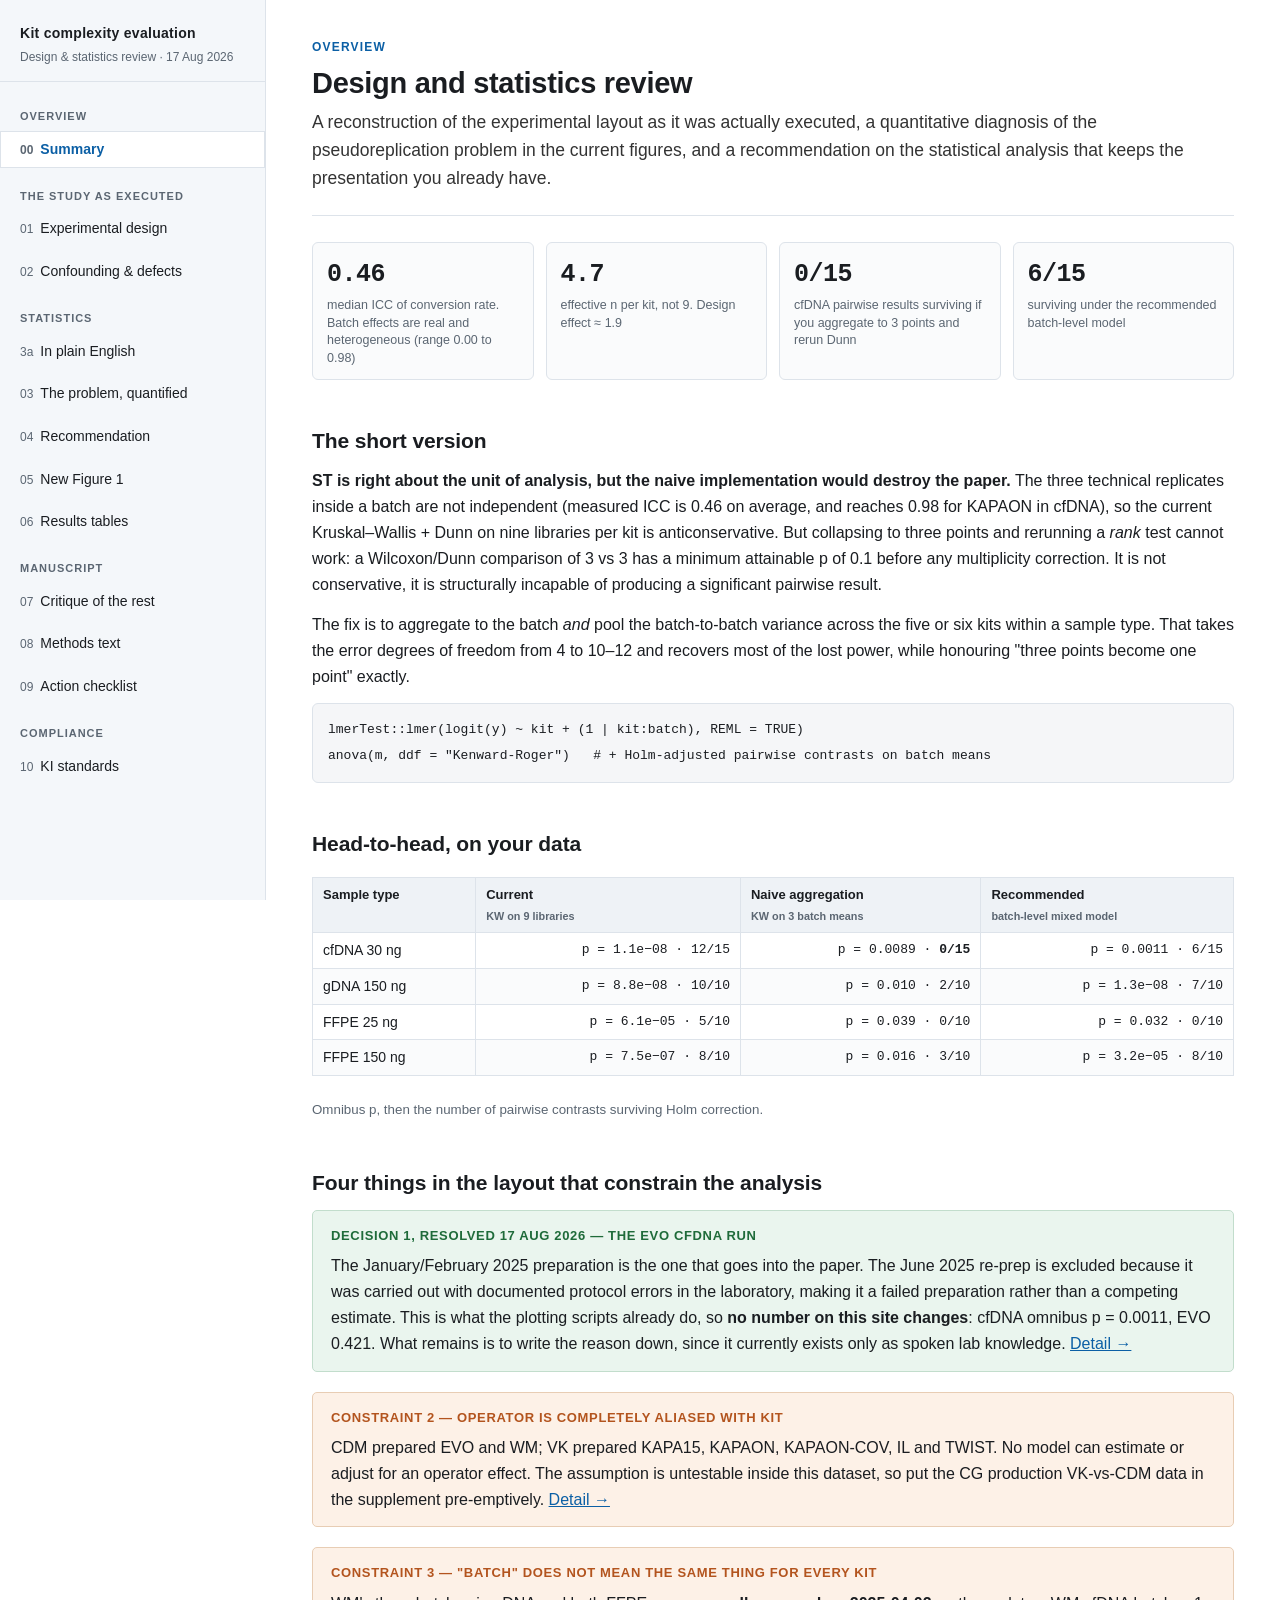
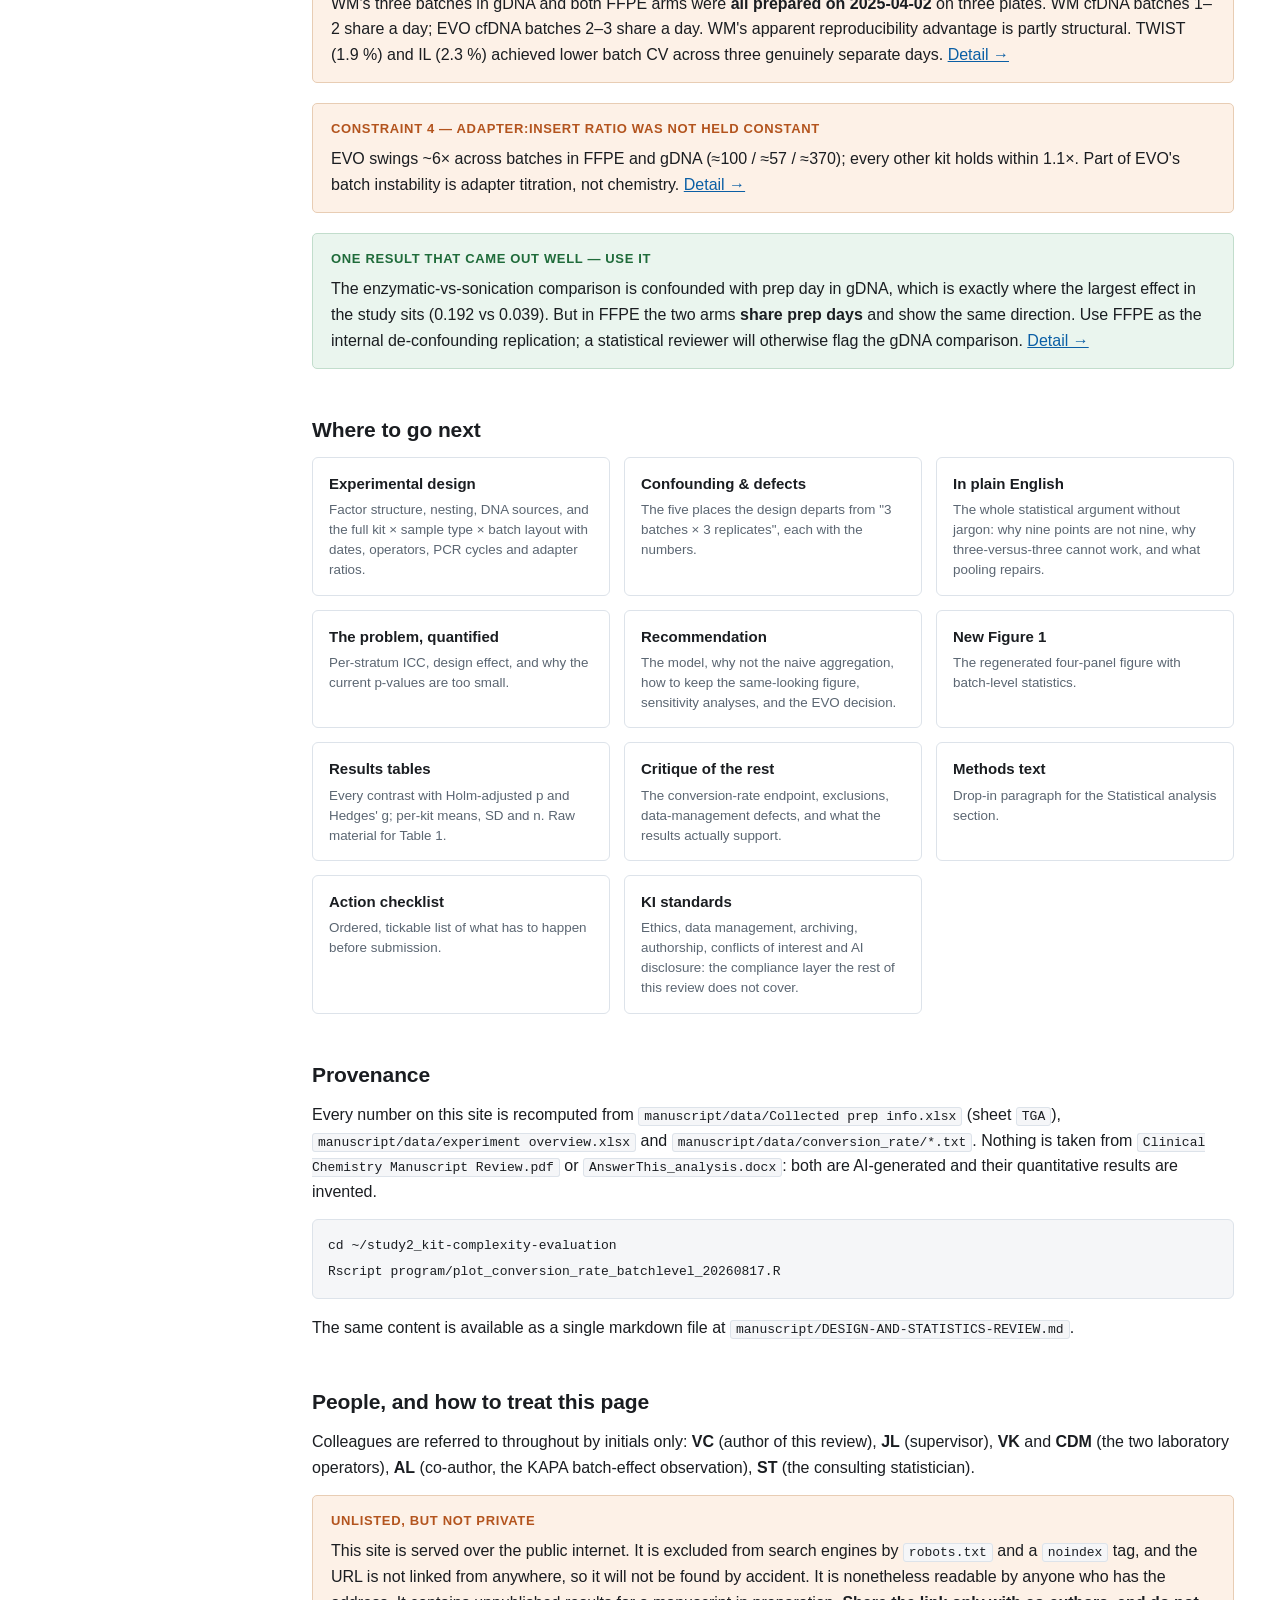
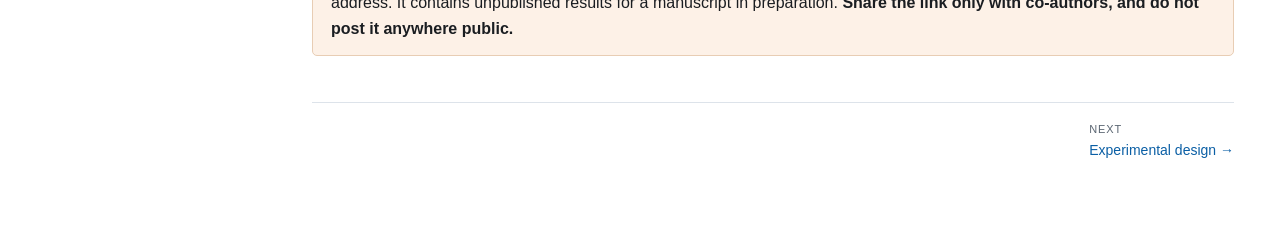
==== index.html @ c0c4d0fe "Design and statistics review site Standalone copy of the review site for publication via GitHub Page" ====
<!DOCTYPE html>
<html lang="en">
<head>
<meta charset="utf-8">
<meta name="viewport" content="width=device-width, initial-scale=1">
<meta name="robots" content="noindex, nofollow, noarchive">
<title>Design &amp; statistics review — kit complexity evaluation</title>
<link rel="stylesheet" href="style.css">
</head>
<body>
<div class="layout">

<nav class="side">
  <div class="brand">
    <b>Kit complexity evaluation</b>
    <span>Design &amp; statistics review · 17 Aug 2026</span>
  </div>
  <div class="grp">Overview</div>
  <ol>
    <li><a class="here" href="index.html"><span class="n">00</span>Summary</a></li>
  </ol>
  <div class="grp">The study as executed</div>
  <ol>
    <li><a href="1-design.html"><span class="n">01</span>Experimental design</a></li>
    <li><a href="2-confounding.html"><span class="n">02</span>Confounding &amp; defects</a></li>
  </ol>
  <div class="grp">Statistics</div>
  <ol>
    <li><a href="3a-plain-english.html"><span class="n">3a</span>In plain English</a></li>
    <li><a href="3-statistics.html"><span class="n">03</span>The problem, quantified</a></li>
    <li><a href="4-recommendation.html"><span class="n">04</span>Recommendation</a></li>
    <li><a href="5-figure.html"><span class="n">05</span>New Figure 1</a></li>
    <li><a href="6-tables.html"><span class="n">06</span>Results tables</a></li>
  </ol>
  <div class="grp">Manuscript</div>
  <ol>
    <li><a href="7-critique.html"><span class="n">07</span>Critique of the rest</a></li>
    <li><a href="8-methods.html"><span class="n">08</span>Methods text</a></li>
    <li><a href="9-actions.html"><span class="n">09</span>Action checklist</a></li>
  </ol>
  <div class="grp">Compliance</div>
  <ol>
    <li><a href="10-ki-standards.html"><span class="n">10</span>KI standards</a></li>
  </ol>
</nav>

<main>
<p class="kicker">Overview</p>
<h1>Design and statistics review</h1>
<p class="lede">A reconstruction of the experimental layout as it was actually executed, a
quantitative diagnosis of the pseudoreplication problem in the current figures, and a
recommendation on the statistical analysis that keeps the presentation you already have.</p>

<div class="stat">
  <div><b>0.46</b><span>median ICC of conversion rate. Batch effects are real and heterogeneous (range 0.00 to 0.98)</span></div>
  <div><b>4.7</b><span>effective n per kit, not 9. Design effect ≈ 1.9</span></div>
  <div><b>0/15</b><span>cfDNA pairwise results surviving if you aggregate to 3 points and rerun Dunn</span></div>
  <div><b>6/15</b><span>surviving under the recommended batch-level model</span></div>
</div>

<h2>The short version</h2>
<p><b>ST is right about the unit of analysis, but the naive implementation would destroy the
paper.</b> The three technical replicates inside a batch are not independent (measured ICC is
0.46 on average, and reaches 0.98 for KAPAON in cfDNA), so the current Kruskal–Wallis + Dunn on
nine libraries per kit is anticonservative. But collapsing to three points and rerunning a
<em>rank</em> test cannot work: a Wilcoxon/Dunn comparison of 3 vs 3 has a minimum attainable
p&nbsp;of 0.1 before any multiplicity correction. It is not conservative, it is structurally
incapable of producing a significant pairwise result.</p>

<p>The fix is to aggregate to the batch <em>and</em> pool the batch-to-batch variance across the
five or six kits within a sample type. That takes the error degrees of freedom from 4 to 10–12
and recovers most of the lost power, while honouring "three points become one point" exactly.</p>

<pre><code>lmerTest::lmer(logit(y) ~ kit + (1 | kit:batch), REML = TRUE)
anova(m, ddf = "Kenward-Roger")   # + Holm-adjusted pairwise contrasts on batch means</code></pre>

<h2>Head-to-head, on your data</h2>
<div class="tbl-wrap">
<table>
<thead><tr>
  <th>Sample type</th>
  <th>Current<br><small>KW on 9 libraries</small></th>
  <th>Naive aggregation<br><small>KW on 3 batch means</small></th>
  <th>Recommended<br><small>batch-level mixed model</small></th>
</tr></thead>
<tbody>
<tr><td>cfDNA 30 ng</td><td class="num">p = 1.1e−08 · 12/15</td><td class="num">p = 0.0089 · <b>0/15</b></td><td class="num">p = 0.0011 · 6/15</td></tr>
<tr><td>gDNA 150 ng</td><td class="num">p = 8.8e−08 · 10/10</td><td class="num">p = 0.010 · 2/10</td><td class="num">p = 1.3e−08 · 7/10</td></tr>
<tr><td>FFPE 25 ng</td><td class="num">p = 6.1e−05 · 5/10</td><td class="num">p = 0.039 · 0/10</td><td class="num">p = 0.032 · 0/10</td></tr>
<tr><td>FFPE 150 ng</td><td class="num">p = 7.5e−07 · 8/10</td><td class="num">p = 0.016 · 3/10</td><td class="num">p = 3.2e−05 · 8/10</td></tr>
</tbody>
</table>
</div>
<p><small>Omnibus p, then the number of pairwise contrasts surviving Holm correction.</small></p>

<h2>Four things in the layout that constrain the analysis</h2>

<div class="box ok">
  <p class="t">Decision 1, resolved 17 Aug 2026 — the EVO cfDNA run</p>
  <p>The January/February 2025 preparation is the one that goes into the paper. The June 2025
  re-prep is excluded because it was carried out with documented protocol errors in the laboratory,
  making it a failed preparation rather than a competing estimate. This is what the plotting scripts
  already do, so <b>no number on this site changes</b>: cfDNA omnibus p = 0.0011, EVO 0.421. What
  remains is to write the reason down, since it currently exists only as spoken lab knowledge.
  <a href="4-recommendation.html#evo">Detail →</a></p>
</div>

<div class="box warn">
  <p class="t">Constraint 2 — operator is completely aliased with kit</p>
  <p>CDM prepared EVO and WM; VK prepared KAPA15, KAPAON, KAPAON-COV, IL and TWIST. No model can
  estimate or adjust for an operator effect. The assumption is untestable inside this dataset, so
  put the CG production VK-vs-CDM data in the supplement pre-emptively.
  <a href="2-confounding.html#operator">Detail →</a></p>
</div>

<div class="box warn">
  <p class="t">Constraint 3 — "batch" does not mean the same thing for every kit</p>
  <p>WM's three batches in gDNA and both FFPE arms were <b>all prepared on 2025-04-02</b> on three
  plates. WM cfDNA batches 1–2 share a day; EVO cfDNA batches 2–3 share a day. WM's apparent
  reproducibility advantage is partly structural. TWIST (1.9 %) and IL (2.3 %) achieved lower
  batch CV across three genuinely separate days.
  <a href="2-confounding.html#batch">Detail →</a></p>
</div>

<div class="box warn">
  <p class="t">Constraint 4 — adapter:insert ratio was not held constant</p>
  <p>EVO swings ~6× across batches in FFPE and gDNA (≈100 / ≈57 / ≈370); every other kit holds
  within 1.1×. Part of EVO's batch instability is adapter titration, not chemistry.
  <a href="2-confounding.html#adapter">Detail →</a></p>
</div>

<div class="box ok">
  <p class="t">One result that came out well — use it</p>
  <p>The enzymatic-vs-sonication comparison is confounded with prep day in gDNA, which is exactly
  where the largest effect in the study sits (0.192 vs 0.039). But in FFPE the two arms
  <b>share prep days</b> and show the same direction. Use FFPE as the internal de-confounding
  replication; a statistical reviewer will otherwise flag the gDNA comparison.
  <a href="2-confounding.html#frag">Detail →</a></p>
</div>

<h2>Where to go next</h2>
<div class="cards">
  <a class="card" href="1-design.html"><b>Experimental design</b><span>Factor structure, nesting, DNA sources, and the full kit × sample type × batch layout with dates, operators, PCR cycles and adapter ratios.</span></a>
  <a class="card" href="2-confounding.html"><b>Confounding &amp; defects</b><span>The five places the design departs from "3 batches × 3 replicates", each with the numbers.</span></a>
  <a class="card" href="3a-plain-english.html"><b>In plain English</b><span>The whole statistical argument without jargon: why nine points are not nine, why three-versus-three cannot work, and what pooling repairs.</span></a>
  <a class="card" href="3-statistics.html"><b>The problem, quantified</b><span>Per-stratum ICC, design effect, and why the current p-values are too small.</span></a>
  <a class="card" href="4-recommendation.html"><b>Recommendation</b><span>The model, why not the naive aggregation, how to keep the same-looking figure, sensitivity analyses, and the EVO decision.</span></a>
  <a class="card" href="5-figure.html"><b>New Figure 1</b><span>The regenerated four-panel figure with batch-level statistics.</span></a>
  <a class="card" href="6-tables.html"><b>Results tables</b><span>Every contrast with Holm-adjusted p and Hedges' g; per-kit means, SD and n. Raw material for Table 1.</span></a>
  <a class="card" href="7-critique.html"><b>Critique of the rest</b><span>The conversion-rate endpoint, exclusions, data-management defects, and what the results actually support.</span></a>
  <a class="card" href="8-methods.html"><b>Methods text</b><span>Drop-in paragraph for the Statistical analysis section.</span></a>
  <a class="card" href="9-actions.html"><b>Action checklist</b><span>Ordered, tickable list of what has to happen before submission.</span></a>
  <a class="card" href="10-ki-standards.html"><b>KI standards</b><span>Ethics, data management, archiving, authorship, conflicts of interest and AI disclosure: the compliance layer the rest of this review does not cover.</span></a>
</div>

<h2>Provenance</h2>
<p>Every number on this site is recomputed from
<code>manuscript/data/Collected prep info.xlsx</code> (sheet <code>TGA</code>),
<code>manuscript/data/experiment overview.xlsx</code> and
<code>manuscript/data/conversion_rate/*.txt</code>. Nothing is taken from
<code>Clinical Chemistry Manuscript Review.pdf</code> or <code>AnswerThis_analysis.docx</code>:
both are AI-generated and their quantitative results are invented.</p>
<pre><code>cd ~/study2_kit-complexity-evaluation
Rscript program/plot_conversion_rate_batchlevel_20260817.R</code></pre>
<p>The same content is available as a single markdown file at
<code>manuscript/DESIGN-AND-STATISTICS-REVIEW.md</code>.</p>

<h2>People, and how to treat this page</h2>
<p>Colleagues are referred to throughout by initials only: <b>VC</b> (author of this review),
<b>JL</b> (supervisor), <b>VK</b> and <b>CDM</b> (the two laboratory operators), <b>AL</b>
(co-author, the KAPA batch-effect observation), <b>ST</b> (the consulting statistician).</p>
<div class="box warn">
  <p class="t">Unlisted, but not private</p>
  <p>This site is served over the public internet. It is excluded from search engines by
  <code>robots.txt</code> and a <code>noindex</code> tag, and the URL is not linked from anywhere,
  so it will not be found by accident. It is nonetheless readable by anyone who has the address.
  It contains unpublished results for a manuscript in preparation. <b>Share the link only with
  co-authors, and do not post it anywhere public.</b></p>
</div>

<div class="pager">
  <span></span>
  <a href="1-design.html"><span>Next</span>Experimental design →</a>
</div>
</main>
</div>
</body>
</html>
---- style.css ----
:root{
  --bg:#ffffff; --fg:#1a1d21; --muted:#5b6672; --line:#dde3ea;
  --side:#f4f7fa; --accent:#0b5fa5; --accent-soft:#e8f1fa;
  --warn:#b3541e; --warn-soft:#fdf1e7; --bad:#a32020; --bad-soft:#fbecec;
  --good:#1f6b3a; --good-soft:#eaf5ee; --code:#f5f6f8;
  --mono:ui-monospace,SFMono-Regular,"SF Mono",Menlo,Consolas,monospace;
}
*{box-sizing:border-box}
html{scroll-behavior:smooth}
body{
  margin:0; background:var(--bg); color:var(--fg);
  font:16px/1.62 -apple-system,BlinkMacSystemFont,"Segoe UI",Roboto,"Helvetica Neue",Arial,sans-serif;
  -webkit-font-smoothing:antialiased;
}
.layout{display:flex; min-height:100vh; align-items:stretch}

/* ---------- sidebar ---------- */
nav.side{
  width:266px; flex:0 0 266px; background:var(--side);
  border-right:1px solid var(--line); padding:22px 0 40px;
  position:sticky; top:0; height:100vh; overflow-y:auto;
}
nav.side .brand{padding:0 20px 14px; border-bottom:1px solid var(--line); margin-bottom:12px}
nav.side .brand b{display:block; font-size:14px; letter-spacing:.02em}
nav.side .brand span{display:block; font-size:12px; color:var(--muted); margin-top:3px}
nav.side ol{list-style:none; margin:0; padding:0}
nav.side li a{
  display:block; padding:7px 20px; color:var(--fg); text-decoration:none;
  font-size:14px;
}
nav.side li a:hover{background:#e9eef4}
nav.side li a.here{background:#fff; box-shadow:inset 0 0 0 1px var(--line);
  font-weight:600; color:var(--accent)}
nav.side li a .n{color:var(--muted); font-variant-numeric:tabular-nums; margin-right:7px; font-size:12px}
nav.side .grp{padding:14px 20px 5px; font-size:11px; letter-spacing:.09em;
  text-transform:uppercase; color:var(--muted); font-weight:700}

/* ---------- content ---------- */
main{flex:1 1 auto; min-width:0; padding:38px 46px 90px; max-width:1080px}
h1{font-size:29px; line-height:1.25; margin:0 0 6px; letter-spacing:-.01em}
.kicker{font-size:12px; letter-spacing:.10em; text-transform:uppercase;
  color:var(--accent); font-weight:700; margin:0 0 8px}
.lede{font-size:17.5px; color:#333; margin:0 0 26px; padding-bottom:22px; border-bottom:1px solid var(--line)}
h2{font-size:21px; margin:38px 0 10px; padding-top:6px; letter-spacing:-.005em}
h3{font-size:16.5px; margin:26px 0 8px}
p{margin:0 0 14px}
ul,ol{margin:0 0 14px; padding-left:22px}
li{margin:0 0 6px}
a{color:var(--accent)}
code{font-family:var(--mono); font-size:13px; background:var(--code);
  padding:1px 5px; border-radius:3px; border:1px solid var(--line)}
pre{background:var(--code); border:1px solid var(--line); border-radius:6px;
  padding:13px 15px; overflow-x:auto; margin:0 0 16px}
pre code{background:none; border:none; padding:0; font-size:13px; line-height:1.55}
hr{border:none; border-top:1px solid var(--line); margin:34px 0}
small{color:var(--muted)}
blockquote{margin:0 0 20px; padding:16px 20px; background:#fbfcfd;
  border:1px solid var(--line); border-radius:5px;
  font-family:Georgia,"Times New Roman",serif; font-size:15.5px; line-height:1.68}
blockquote p:last-child{margin-bottom:0}
blockquote code{font-size:12.5px}
h3 small{font-weight:400; font-size:13.5px}

/* ---------- tables ---------- */
table{border-collapse:collapse; width:100%; margin:6px 0 20px; font-size:14px}
th,td{border:1px solid var(--line); padding:6px 10px; text-align:left; vertical-align:top}
th{background:#eef2f6; font-weight:600; font-size:13px}
tbody tr:nth-child(even){background:#fafbfc}
td.num,th.num{text-align:right; font-variant-numeric:tabular-nums; font-family:var(--mono); font-size:13px}
.tbl-wrap{overflow-x:auto}
tr.hi td{background:var(--accent-soft)}
tr.bad td{background:var(--bad-soft)}
tr.good td{background:var(--good-soft)}

/* ---------- callouts ---------- */
.box{border:1px solid var(--line); border-radius:5px;
  padding:14px 18px; margin:0 0 20px; background:#fbfcfd}
.box p:last-child,.box ul:last-child,.box ol:last-child{margin-bottom:0}
.box .t{font-weight:700; font-size:13px; letter-spacing:.05em;
  text-transform:uppercase; margin:0 0 7px}
.box.decision{border-color:#e3bcbc; background:var(--bad-soft)}
.box.decision .t{color:var(--bad)}
.box.warn{border-color:#e8cdb4; background:var(--warn-soft)}
.box.warn .t{color:var(--warn)}
.box.ok{border-color:#c2ddcc; background:var(--good-soft)}
.box.ok .t{color:var(--good)}
.box.note{border-color:#c3d8ec; background:var(--accent-soft)}
.box.note .t{color:var(--accent)}

/* ---------- misc ---------- */
.pill{display:inline-block; font-size:11.5px; font-weight:700; letter-spacing:.04em;
  padding:2px 8px; border-radius:11px; vertical-align:1px}
.pill.red{background:var(--bad-soft); color:var(--bad); border:1px solid #eecccc}
.pill.amber{background:var(--warn-soft); color:var(--warn); border:1px solid #f0d9c4}
.pill.green{background:var(--good-soft); color:var(--good); border:1px solid #cfe5d7}
.pill.blue{background:var(--accent-soft); color:var(--accent); border:1px solid #cfe0f0}
figure{margin:0 0 22px}
figure img{width:100%; border:1px solid var(--line); border-radius:5px}
figcaption{font-size:13.5px; color:var(--muted); margin-top:8px}
.pager{display:flex; justify-content:space-between; gap:14px;
  border-top:1px solid var(--line); padding-top:18px; margin-top:46px; font-size:14px}
.pager a{text-decoration:none; display:block; max-width:46%}
.pager a span{display:block; font-size:11px; text-transform:uppercase;
  letter-spacing:.08em; color:var(--muted)}
.cards{display:grid; grid-template-columns:repeat(auto-fit,minmax(232px,1fr)); gap:14px; margin:0 0 26px}
.card{border:1px solid var(--line); border-radius:6px; padding:14px 16px; text-decoration:none; color:inherit; display:block}
.card:hover{border-color:var(--accent); background:var(--accent-soft)}
.card b{display:block; font-size:15px; margin-bottom:4px}
.card span{font-size:13.4px; color:var(--muted); line-height:1.5; display:block}
.stat{display:grid; grid-template-columns:repeat(auto-fit,minmax(150px,1fr)); gap:12px; margin:0 0 24px}
.stat div{border:1px solid var(--line); border-radius:6px; padding:12px 14px; background:#fafbfc}
.stat b{display:block; font-size:25px; font-family:var(--mono); letter-spacing:-.02em}
.stat span{font-size:12.5px; color:var(--muted); line-height:1.4; display:block; margin-top:2px}
.chk{list-style:none; padding-left:0}
.chk li{display:flex; gap:10px; align-items:flex-start; padding:8px 0; border-bottom:1px dashed var(--line)}
.chk input{margin-top:5px; flex:0 0 auto; width:15px; height:15px}
.chk li.done label{text-decoration:line-through; color:var(--muted)}

@media (max-width:900px){
  .layout{display:block}
  nav.side{width:auto; height:auto; position:static; border-right:none; border-bottom:1px solid var(--line)}
  main{padding:26px 20px 60px}
}
@media print{
  nav.side,.pager{display:none}
  main{max-width:none; padding:0}
  a{color:inherit; text-decoration:none}
}
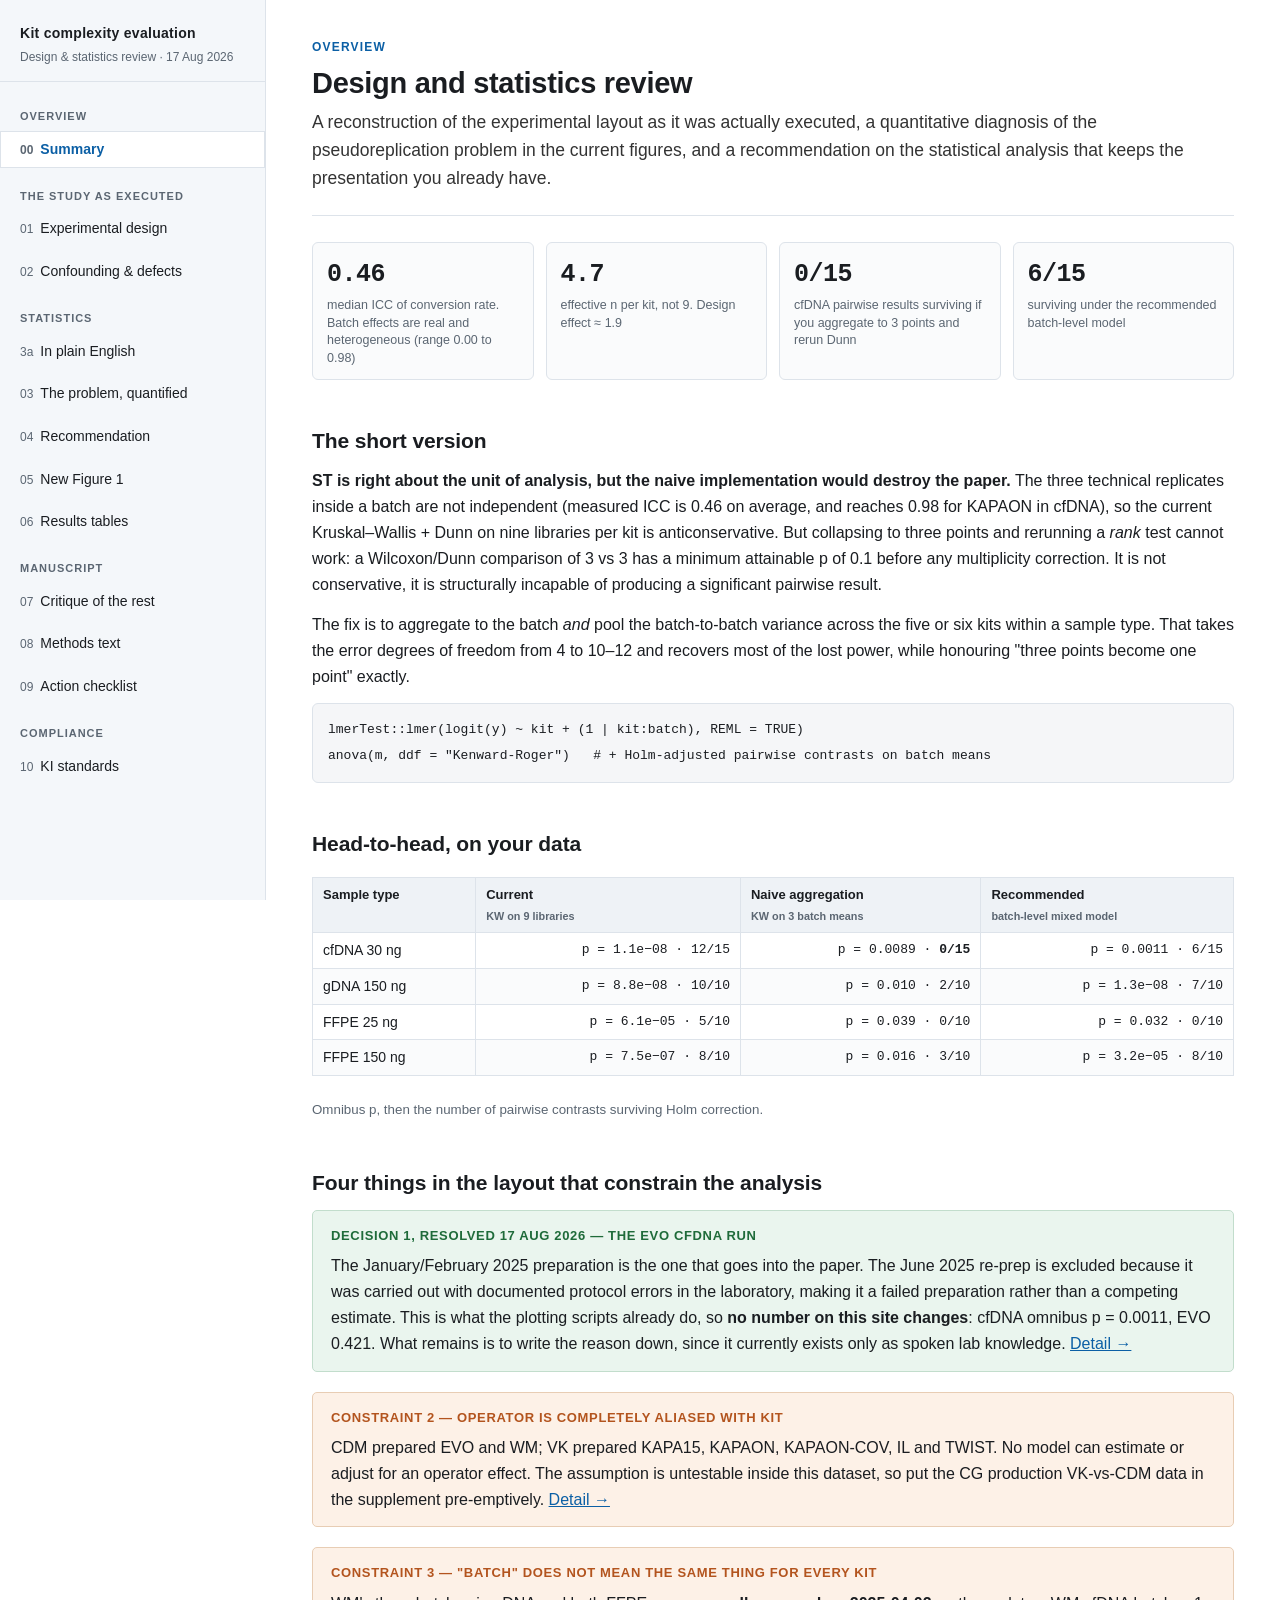
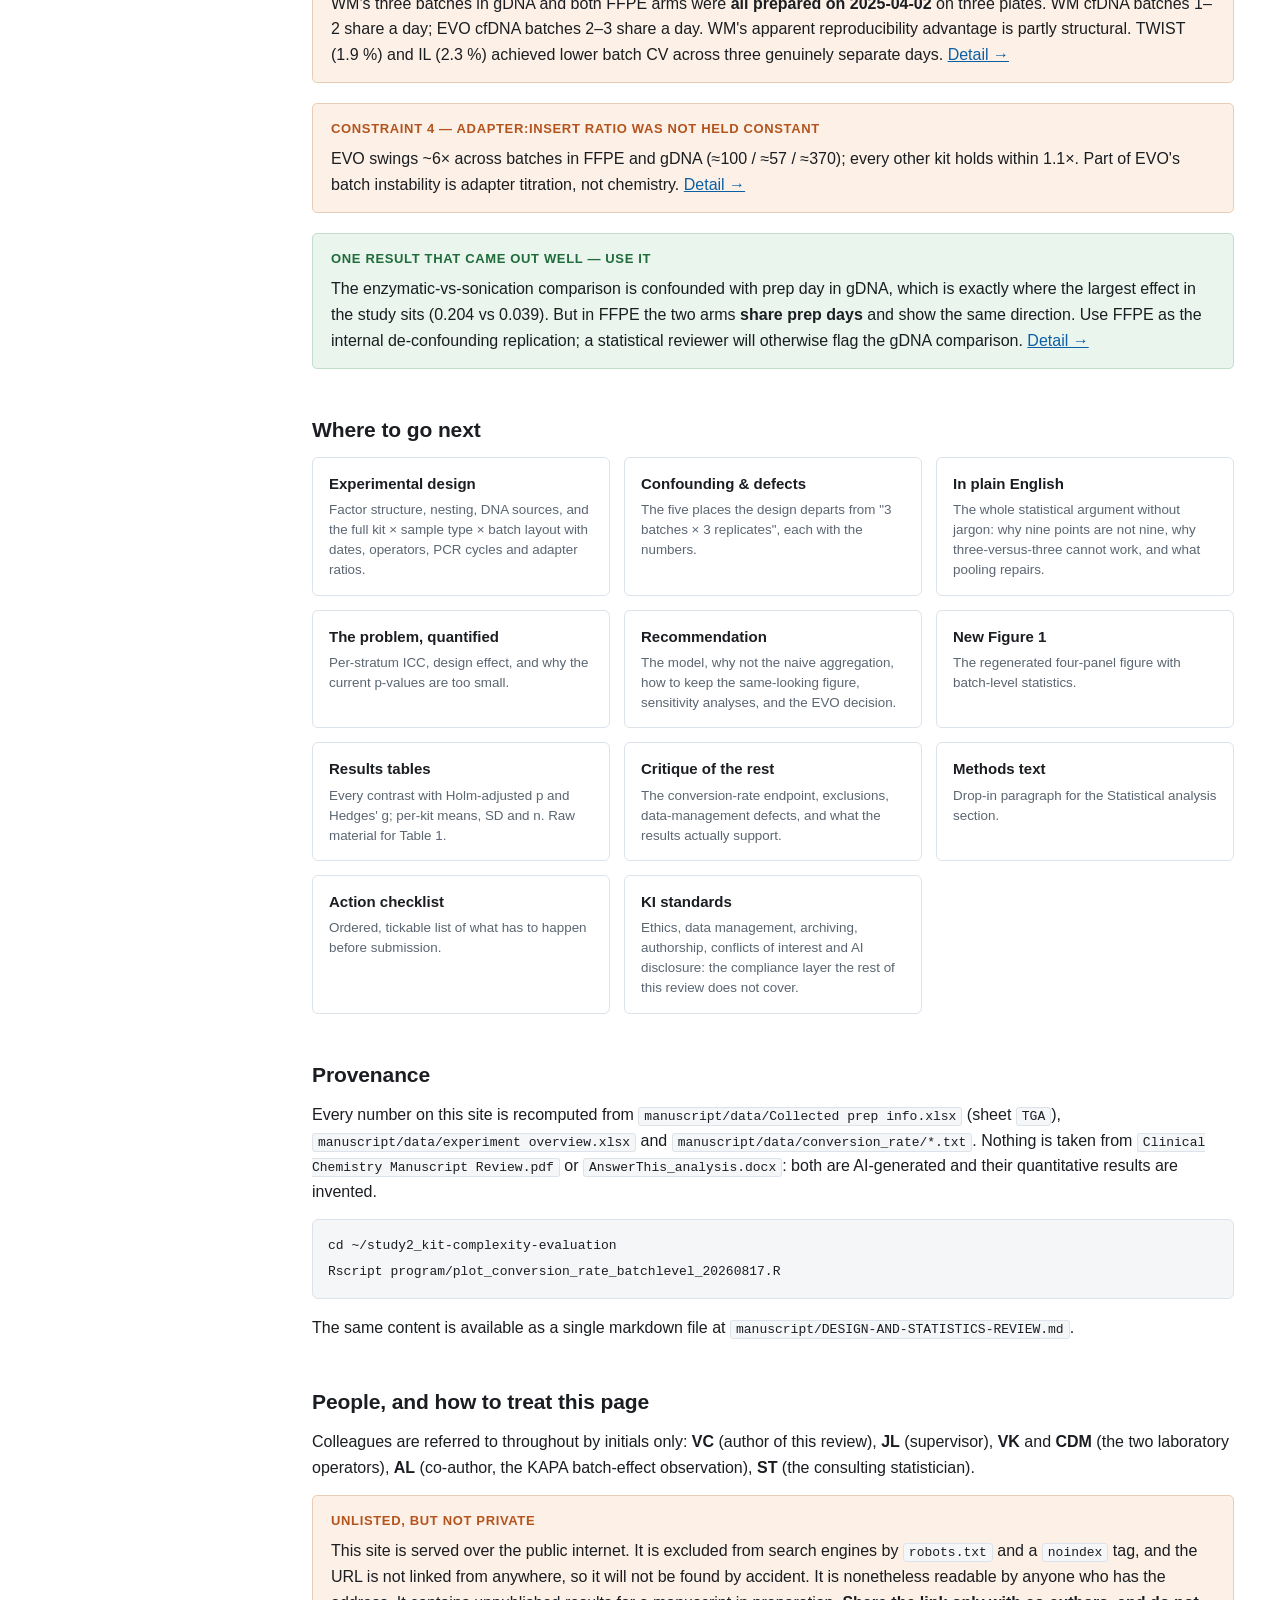
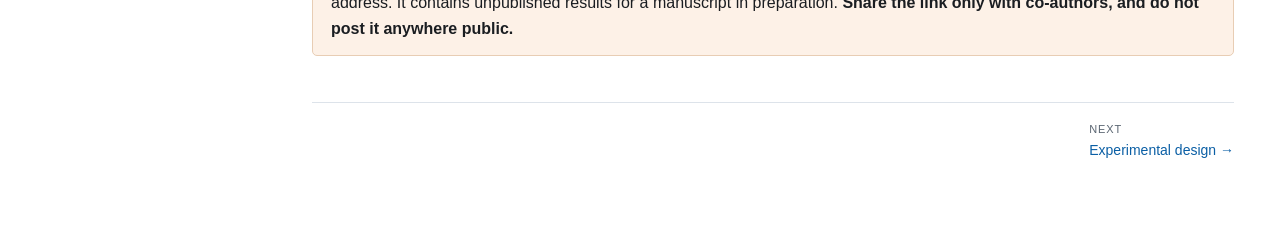
==== commit fab62507: "Update review site (2026-08-20)" ====
--- a/index.html
+++ b/index.html
@@ -132,7 +132,7 @@
 <div class="box ok">
   <p class="t">One result that came out well — use it</p>
   <p>The enzymatic-vs-sonication comparison is confounded with prep day in gDNA, which is exactly
-  where the largest effect in the study sits (0.192 vs 0.039). But in FFPE the two arms
+  where the largest effect in the study sits (0.204 vs 0.039). But in FFPE the two arms
   <b>share prep days</b> and show the same direction. Use FFPE as the internal de-confounding
   replication; a statistical reviewer will otherwise flag the gDNA comparison.
   <a href="2-confounding.html#frag">Detail →</a></p>
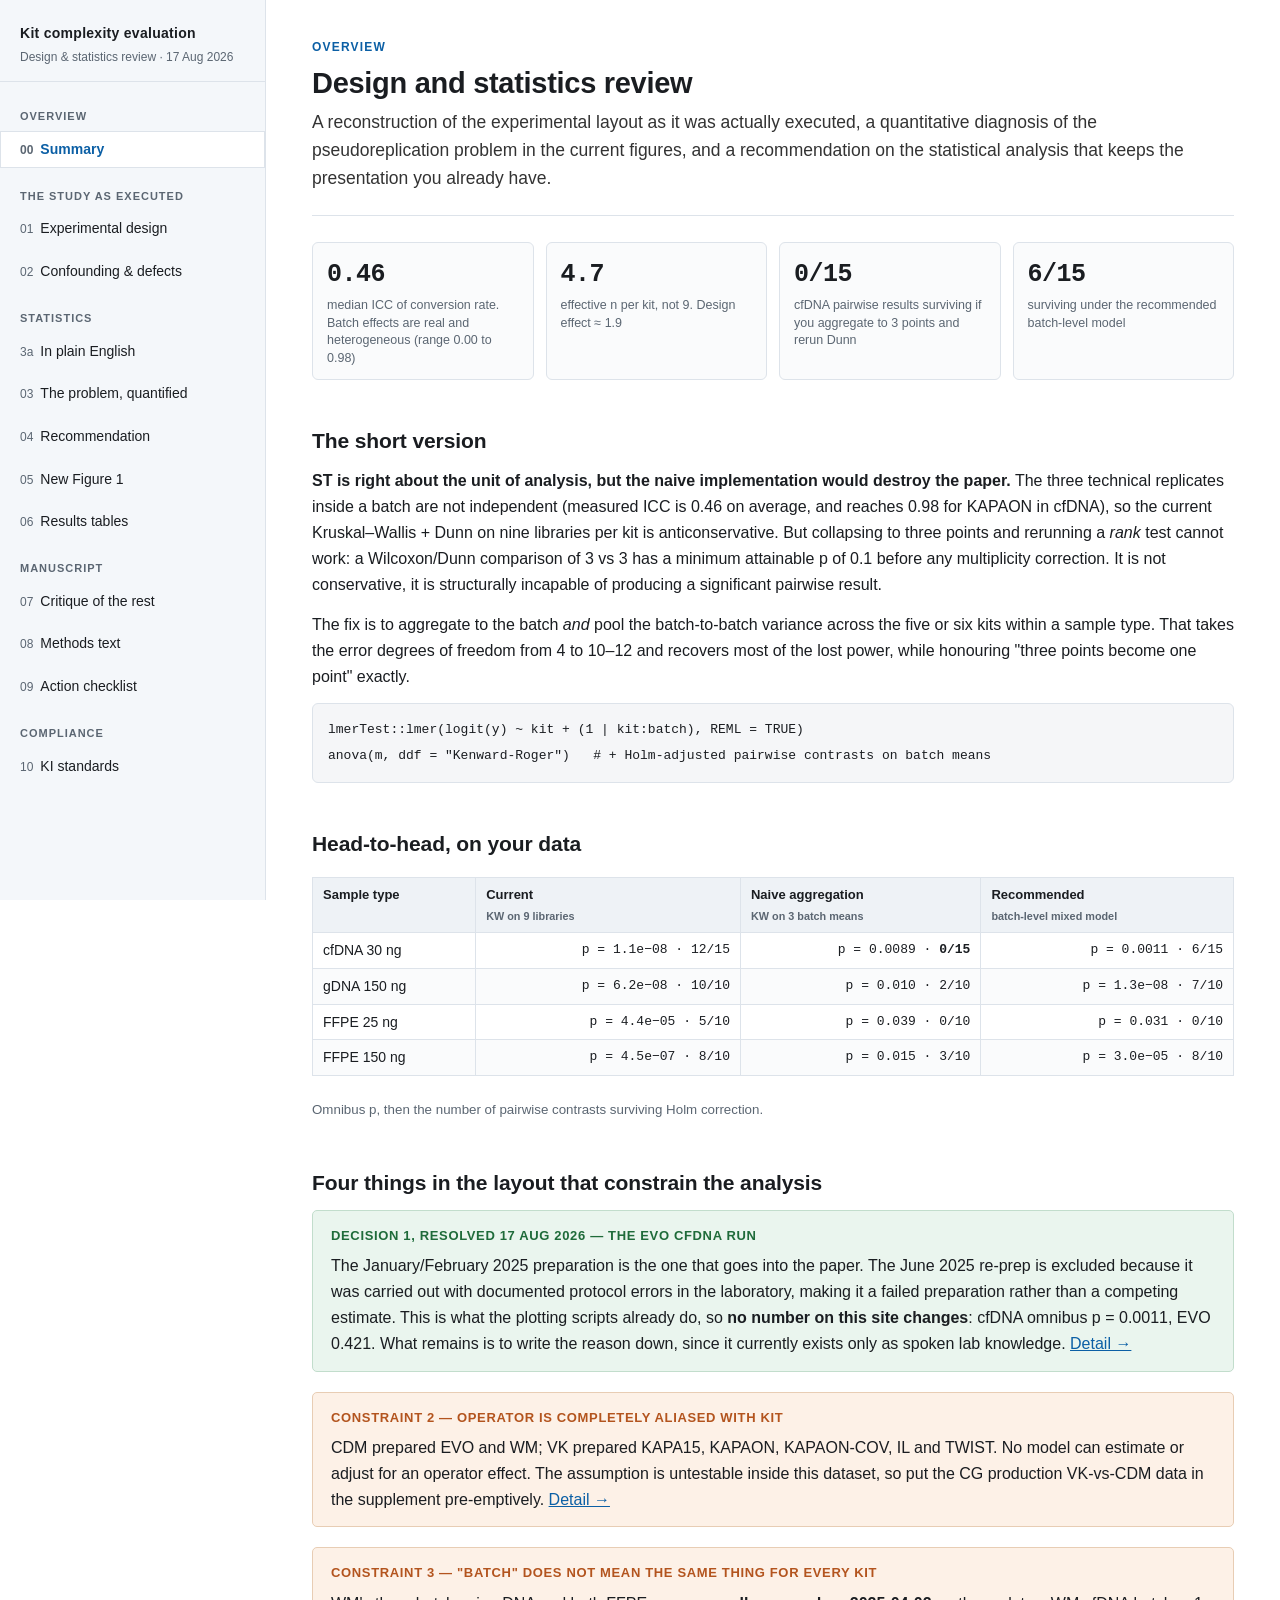
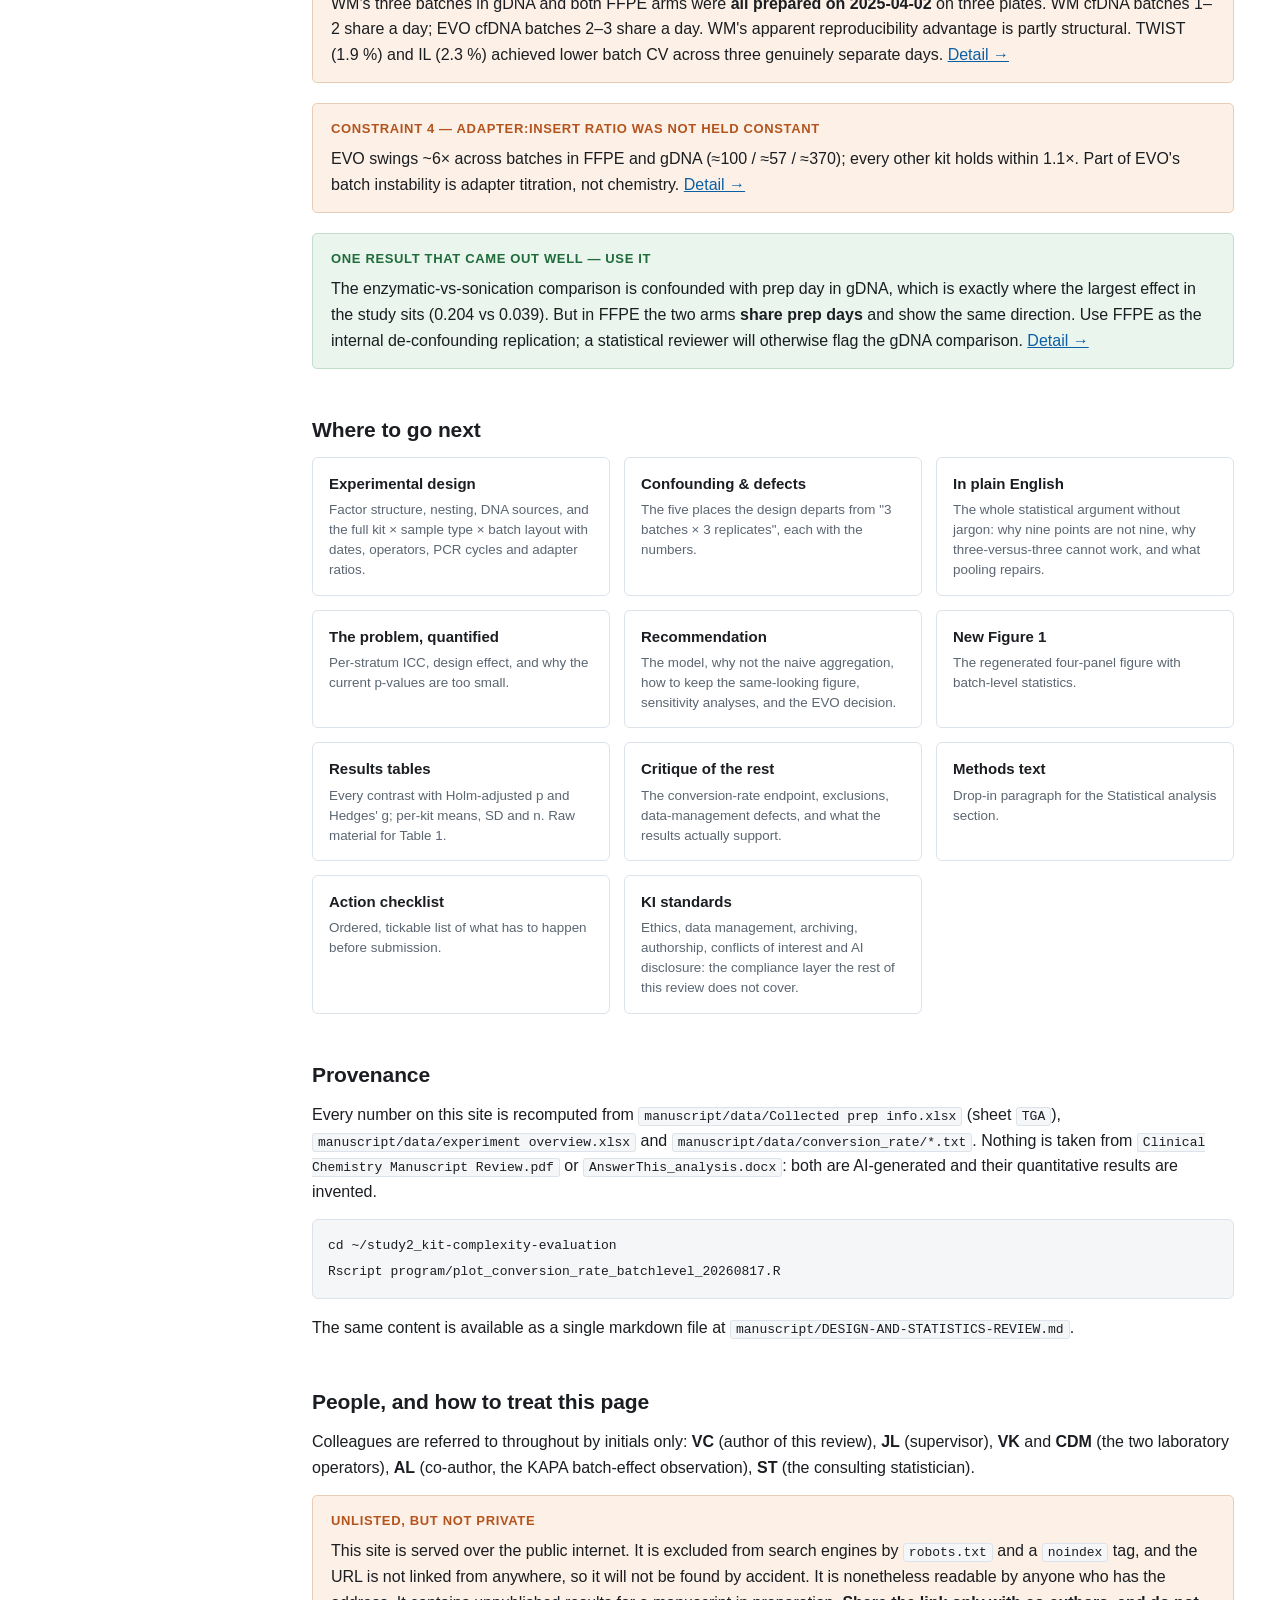
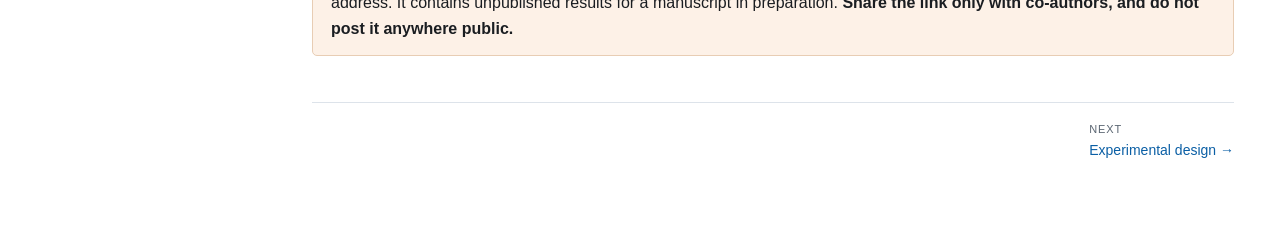
==== commit d723e5f2: "Update review site (2026-08-20)" ====
--- a/index.html
+++ b/index.html
@@ -85,9 +85,9 @@
 </tr></thead>
 <tbody>
 <tr><td>cfDNA 30 ng</td><td class="num">p = 1.1e−08 · 12/15</td><td class="num">p = 0.0089 · <b>0/15</b></td><td class="num">p = 0.0011 · 6/15</td></tr>
-<tr><td>gDNA 150 ng</td><td class="num">p = 8.8e−08 · 10/10</td><td class="num">p = 0.010 · 2/10</td><td class="num">p = 1.3e−08 · 7/10</td></tr>
-<tr><td>FFPE 25 ng</td><td class="num">p = 6.1e−05 · 5/10</td><td class="num">p = 0.039 · 0/10</td><td class="num">p = 0.032 · 0/10</td></tr>
-<tr><td>FFPE 150 ng</td><td class="num">p = 7.5e−07 · 8/10</td><td class="num">p = 0.016 · 3/10</td><td class="num">p = 3.2e−05 · 8/10</td></tr>
+<tr><td>gDNA 150 ng</td><td class="num">p = 6.2e−08 · 10/10</td><td class="num">p = 0.010 · 2/10</td><td class="num">p = 1.3e−08 · 7/10</td></tr>
+<tr><td>FFPE 25 ng</td><td class="num">p = 4.4e−05 · 5/10</td><td class="num">p = 0.039 · 0/10</td><td class="num">p = 0.031 · 0/10</td></tr>
+<tr><td>FFPE 150 ng</td><td class="num">p = 4.5e−07 · 8/10</td><td class="num">p = 0.015 · 3/10</td><td class="num">p = 3.0e−05 · 8/10</td></tr>
 </tbody>
 </table>
 </div>
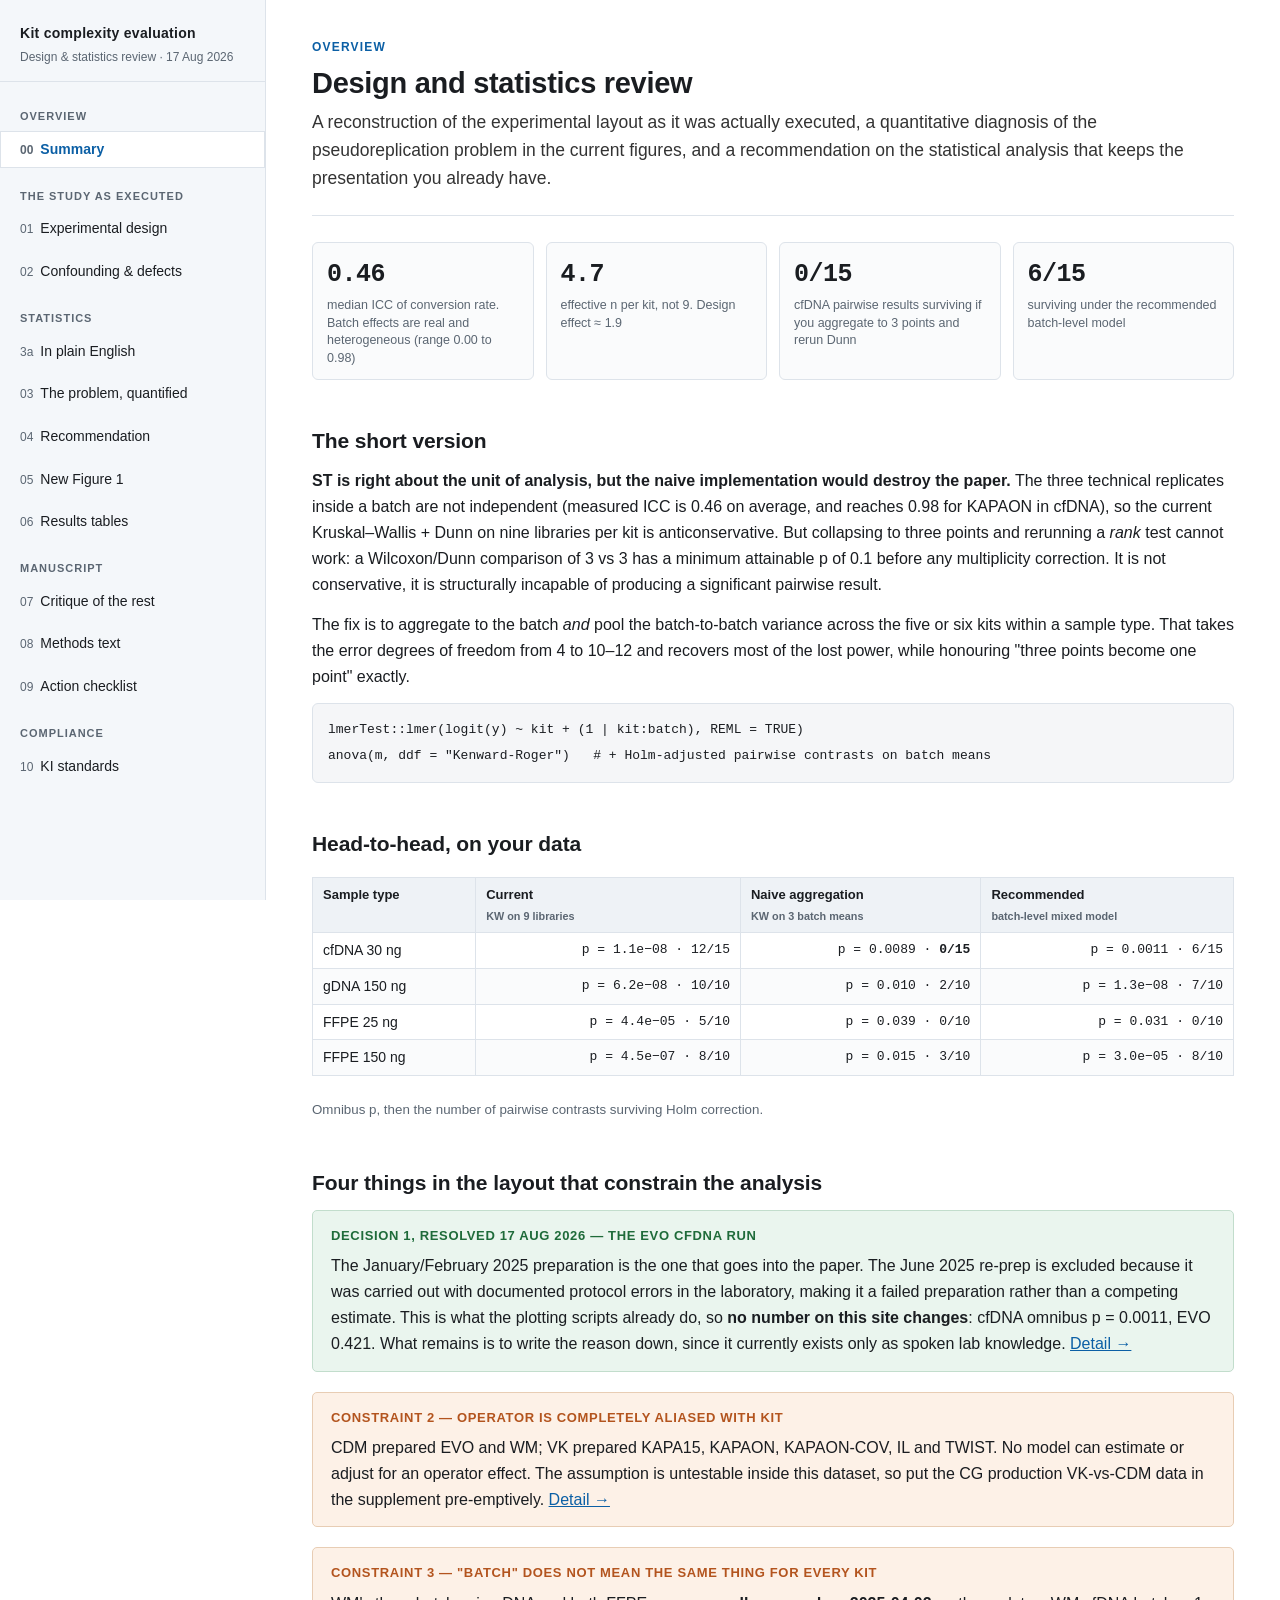
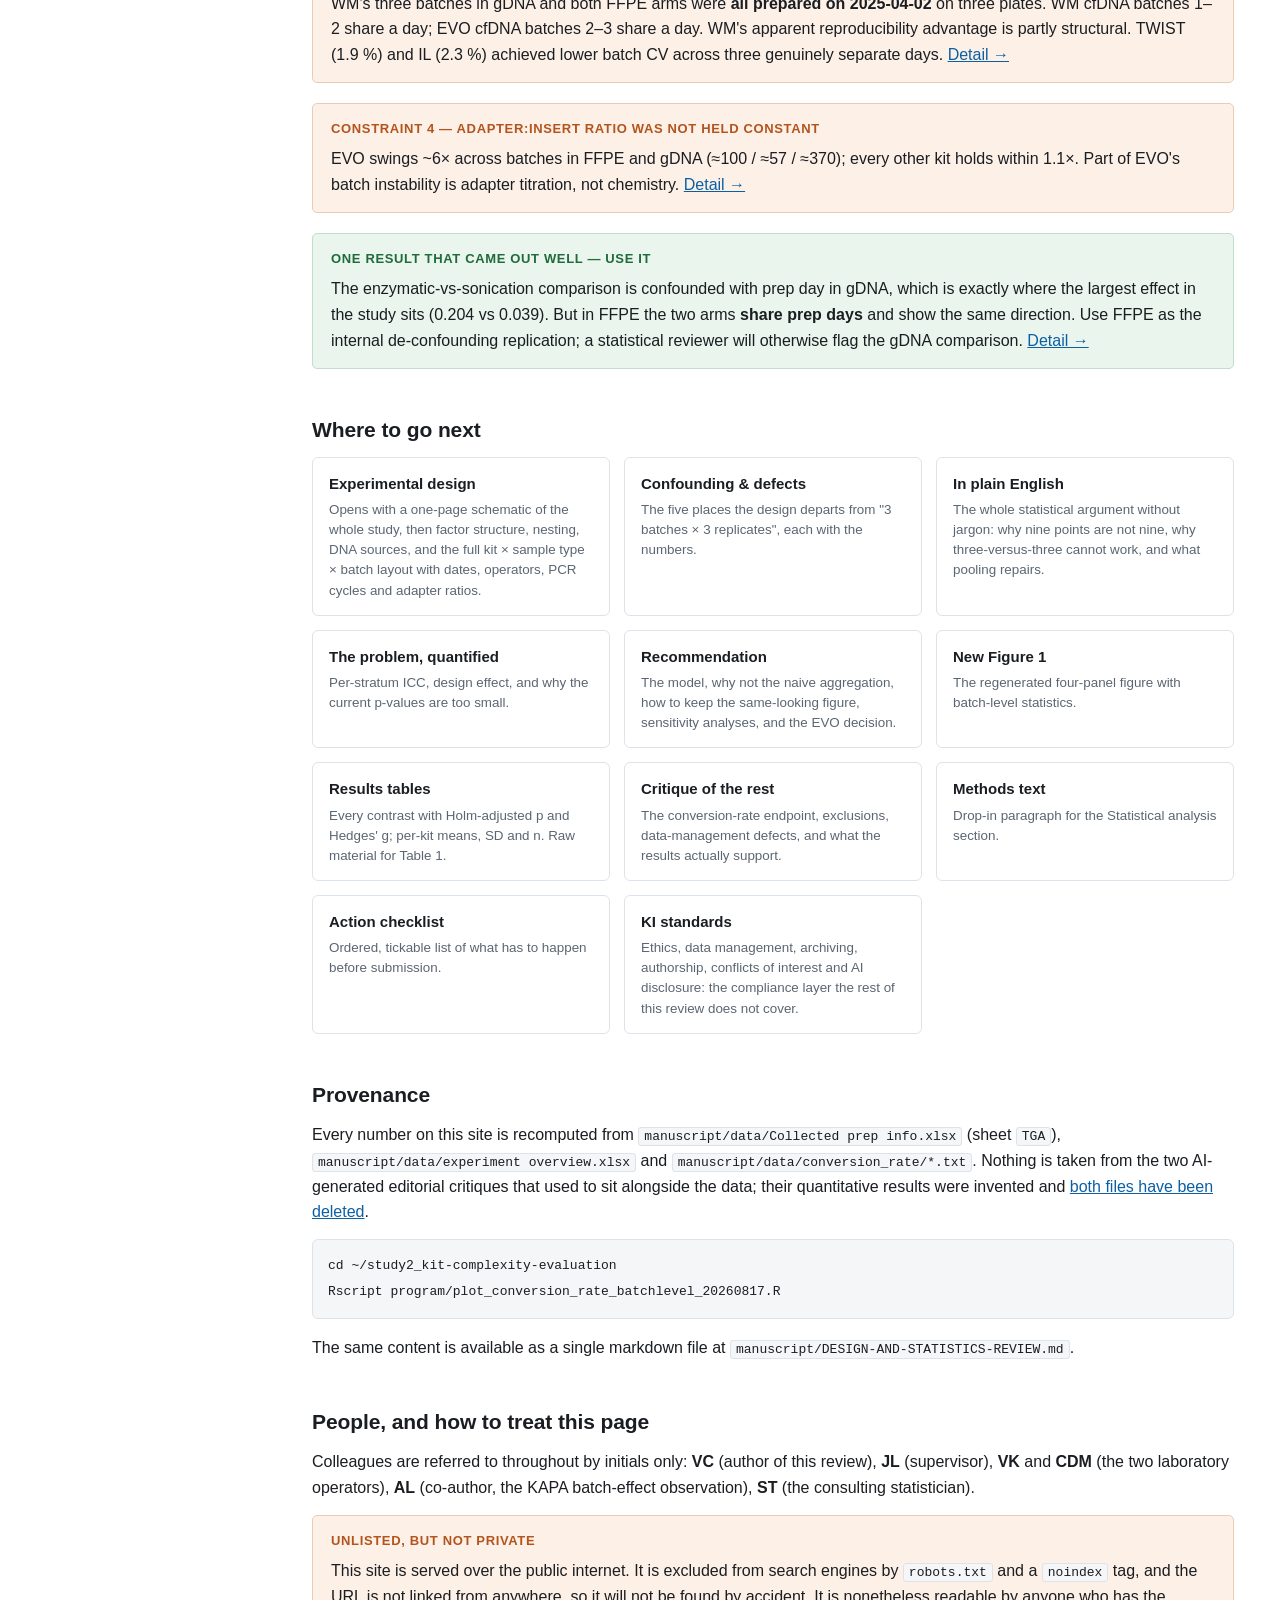
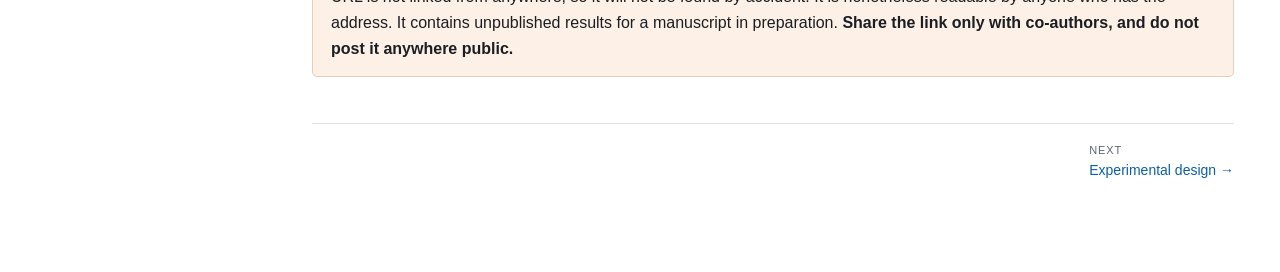
==== commit bd68145f: "Update review site (2026-08-20)" ====
--- a/index.html
+++ b/index.html
@@ -140,7 +140,7 @@
 
 <h2>Where to go next</h2>
 <div class="cards">
-  <a class="card" href="1-design.html"><b>Experimental design</b><span>Factor structure, nesting, DNA sources, and the full kit × sample type × batch layout with dates, operators, PCR cycles and adapter ratios.</span></a>
+  <a class="card" href="1-design.html"><b>Experimental design</b><span>Opens with a one-page schematic of the whole study, then factor structure, nesting, DNA sources, and the full kit × sample type × batch layout with dates, operators, PCR cycles and adapter ratios.</span></a>
   <a class="card" href="2-confounding.html"><b>Confounding &amp; defects</b><span>The five places the design departs from "3 batches × 3 replicates", each with the numbers.</span></a>
   <a class="card" href="3a-plain-english.html"><b>In plain English</b><span>The whole statistical argument without jargon: why nine points are not nine, why three-versus-three cannot work, and what pooling repairs.</span></a>
   <a class="card" href="3-statistics.html"><b>The problem, quantified</b><span>Per-stratum ICC, design effect, and why the current p-values are too small.</span></a>
@@ -157,9 +157,9 @@
 <p>Every number on this site is recomputed from
 <code>manuscript/data/Collected prep info.xlsx</code> (sheet <code>TGA</code>),
 <code>manuscript/data/experiment overview.xlsx</code> and
-<code>manuscript/data/conversion_rate/*.txt</code>. Nothing is taken from
-<code>Clinical Chemistry Manuscript Review.pdf</code> or <code>AnswerThis_analysis.docx</code>:
-both are AI-generated and their quantitative results are invented.</p>
+<code>manuscript/data/conversion_rate/*.txt</code>. Nothing is taken from the two AI-generated
+editorial critiques that used to sit alongside the data; their quantitative results were invented
+and <a href="7-critique.html#fabricated">both files have been deleted</a>.</p>
 <pre><code>cd ~/study2_kit-complexity-evaluation
 Rscript program/plot_conversion_rate_batchlevel_20260817.R</code></pre>
 <p>The same content is available as a single markdown file at
